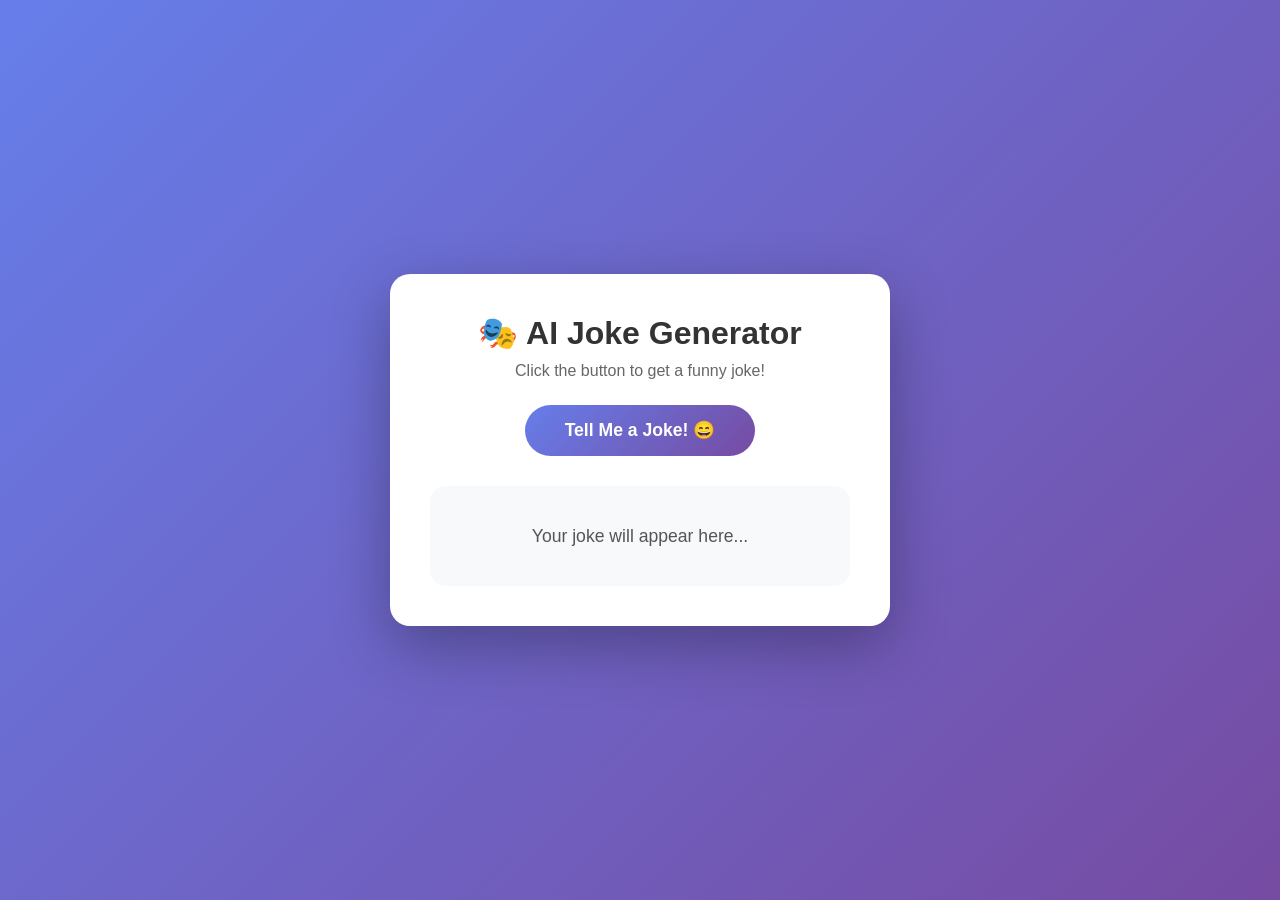
==== mini/index.html @ 256cea94 "Update AI Content Generator with Gemini 2.5 Flash, .env setup and markdown formatting" ====
<!DOCTYPE html>
<html lang="en">
<head>
    <meta charset="UTF-8">
    <meta name="viewport" content="width=device-width, initial-scale=1.0">
    <title>AI Joke Generator</title>
    <link rel="stylesheet" href="style.css">
</head>
<body>
    <!-- Main Container -->
    <div class="container">
        <!-- Page Title -->
        <h1>🎭 AI Joke Generator</h1>
        <p class="subtitle">Click the button to get a funny joke!</p>
        
        <!-- Joke Button - Click karke joke fetch hogi -->
        <button id="jokeBtn">Tell Me a Joke! 😄</button>
        
        <!-- Joke Display Area - Yahan joke dikhegi -->
        <div id="jokeDisplay" class="joke-display">
            <p>Your joke will appear here...</p>
        </div>
    </div>
    
    <!-- JavaScript File Link -->
    <script src="script.js"></script>
</body>
</html>
---- mini/style.css ----
* {
    margin: 0;
    padding: 0;
    box-sizing: border-box;
}

body {
    font-family: 'Segoe UI', Tahoma, Geneva, Verdana, sans-serif;
    min-height: 100vh;
    background: linear-gradient(135deg, #667eea 0%, #764ba2 100%);
    display: flex;
    justify-content: center;
    align-items: center;
    padding: 20px;
}

.container {
    background: white;
    border-radius: 20px;
    padding: 40px;
    max-width: 500px;
    width: 100%;
    box-shadow: 0 20px 60px rgba(0, 0, 0, 0.3);
    text-align: center;
}

h1 {
    color: #333;
    margin-bottom: 10px;
    font-size: 2rem;
}

.subtitle {
    color: #666;
    margin-bottom: 25px;
}

.category-section {
    margin-bottom: 25px;
}

.category-section label {
    display: block;
    margin-bottom: 8px;
    color: #555;
    font-weight: 500;
}

#category {
    padding: 10px 20px;
    font-size: 1rem;
    border: 2px solid #ddd;
    border-radius: 8px;
    cursor: pointer;
    background: white;
    transition: border-color 0.3s;
}

#category:focus {
    outline: none;
    border-color: #667eea;
}

#jokeBtn {
    background: linear-gradient(135deg, #667eea 0%, #764ba2 100%);
    color: white;
    border: none;
    padding: 15px 40px;
    font-size: 1.1rem;
    border-radius: 50px;
    cursor: pointer;
    transition: transform 0.3s, box-shadow 0.3s;
    font-weight: 600;
}

#jokeBtn:hover {
    transform: translateY(-3px);
    box-shadow: 0 10px 30px rgba(102, 126, 234, 0.4);
}

#jokeBtn:disabled {
    opacity: 0.7;
    cursor: not-allowed;
    transform: none;
}

.joke-display {
    margin-top: 30px;
    padding: 25px;
    background: #f8f9fa;
    border-radius: 15px;
    min-height: 100px;
    display: flex;
    align-items: center;
    justify-content: center;
}

.joke-display p {
    color: #555;
    font-size: 1.1rem;
    line-height: 1.6;
}

.joke-text {
    color: #333 !important;
    font-weight: 500;
    animation: fadeIn 0.5s ease-in;
}

.loading {
    color: #667eea !important;
    animation: pulse 1s infinite;
}

.error {
    color: #e74c3c !important;
}

@keyframes fadeIn {
    from {
        opacity: 0;
        transform: translateY(10px);
    }
    to {
        opacity: 1;
        transform: translateY(0);
    }
}

@keyframes pulse {
    0%, 100% {
        opacity: 1;
    }
    50% {
        opacity: 0.5;
    }
}
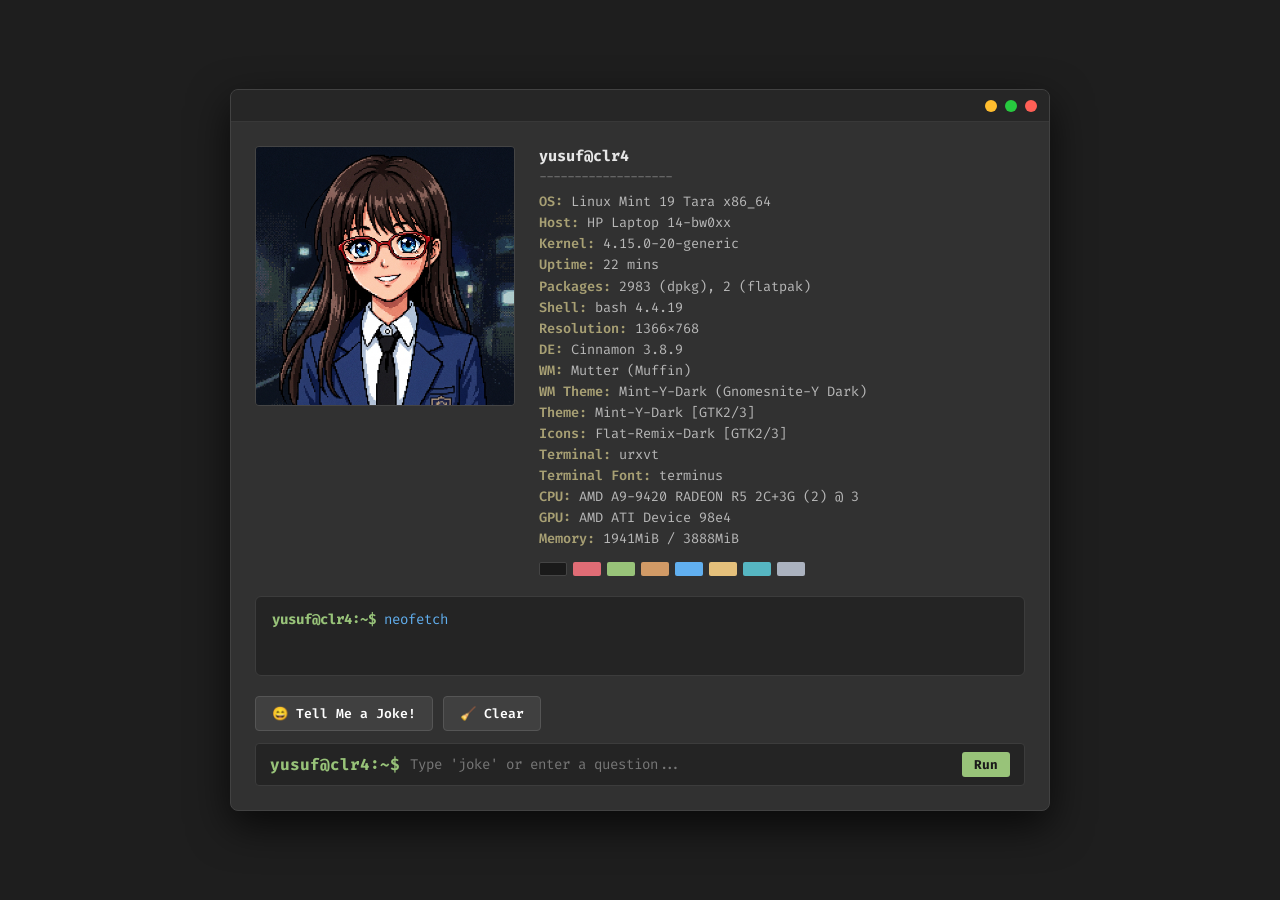
==== commit 50b0a8a7: "feat: Add Linux Rice AI Terminal UI and update Gemini API key" ====
--- a/mini/index.html
+++ b/mini/index.html
@@ -3,26 +3,104 @@
 <head>
     <meta charset="UTF-8">
     <meta name="viewport" content="width=device-width, initial-scale=1.0">
-    <title>AI Joke Generator</title>
+    <title>yusuf@clr4: ~</title>
+    <!-- Terminal Font -->
+    <link rel="preconnect" href="https://fonts.googleapis.com">
+    <link rel="preconnect" href="https://fonts.gstatic.com" crossorigin>
+    <link href="https://fonts.googleapis.com/css2?family=Fira+Code:wght@400;500;600;700&display=swap" rel="stylesheet">
     <link rel="stylesheet" href="style.css">
 </head>
 <body>
-    <!-- Main Container -->
-    <div class="container">
-        <!-- Page Title -->
-        <h1>🎭 AI Joke Generator</h1>
-        <p class="subtitle">Click the button to get a funny joke!</p>
+
+    <!-- Main Outer Terminal Window -->
+    <div class="terminal-container">
         
-        <!-- Joke Button - Click karke joke fetch hogi -->
-        <button id="jokeBtn">Tell Me a Joke! 😄</button>
-        
-        <!-- Joke Display Area - Yahan joke dikhegi -->
-        <div id="jokeDisplay" class="joke-display">
-            <p>Your joke will appear here...</p>
+        <!-- Terminal Title Bar -->
+        <div class="title-bar">
+            <div class="window-title"></div>
+            <div class="window-controls">
+                <span class="dot yellow"></span>
+                <span class="dot green"></span>
+                <span class="dot red"></span>
+            </div>
+        </div>
+
+        <!-- Terminal Main Workspace -->
+        <div class="terminal-content">
+            
+            <!-- Neofetch Display Grid -->
+            <div class="neofetch-wrapper">
+                
+                <!-- Left Column: Anime Avatar -->
+                <div class="avatar-box">
+                    <img src="avatar.png" alt="yusuf anime avatar" class="avatar-image">
+                </div>
+
+                <!-- Right Column: Neofetch System Information -->
+                <div class="info-box">
+                    <div class="user-title">yusuf@clr4</div>
+                    <div class="dash-line">-------------------</div>
+
+                    <div class="specs-list">
+                        <div class="row"><span class="label">OS:</span> <span class="val">Linux Mint 19 Tara x86_64</span></div>
+                        <div class="row"><span class="label">Host:</span> <span class="val">HP Laptop 14-bw0xx</span></div>
+                        <div class="row"><span class="label">Kernel:</span> <span class="val">4.15.0-20-generic</span></div>
+                        <div class="row"><span class="label">Uptime:</span> <span class="val">22 mins</span></div>
+                        <div class="row"><span class="label">Packages:</span> <span class="val">2983 (dpkg), 2 (flatpak)</span></div>
+                        <div class="row"><span class="label">Shell:</span> <span class="val">bash 4.4.19</span></div>
+                        <div class="row"><span class="label">Resolution:</span> <span class="val">1366x768</span></div>
+                        <div class="row"><span class="label">DE:</span> <span class="val">Cinnamon 3.8.9</span></div>
+                        <div class="row"><span class="label">WM:</span> <span class="val">Mutter (Muffin)</span></div>
+                        <div class="row"><span class="label">WM Theme:</span> <span class="val">Mint-Y-Dark (Gnomesnite-Y Dark)</span></div>
+                        <div class="row"><span class="label">Theme:</span> <span class="val">Mint-Y-Dark [GTK2/3]</span></div>
+                        <div class="row"><span class="label">Icons:</span> <span class="val">Flat-Remix-Dark [GTK2/3]</span></div>
+                        <div class="row"><span class="label">Terminal:</span> <span class="val">urxvt</span></div>
+                        <div class="row"><span class="label">Terminal Font:</span> <span class="val">terminus</span></div>
+                        <div class="row"><span class="label">CPU:</span> <span class="val">AMD A9-9420 RADEON R5 2C+3G (2) @ 3</span></div>
+                        <div class="row"><span class="label">GPU:</span> <span class="val">AMD ATI Device 98e4</span></div>
+                        <div class="row"><span class="label">Memory:</span> <span class="val">1941MiB / 3888MiB</span></div>
+                    </div>
+
+                    <!-- Color Swatches Bar -->
+                    <div class="color-swatches">
+                        <span class="swatch s-black"></span>
+                        <span class="swatch s-pink"></span>
+                        <span class="swatch s-green"></span>
+                        <span class="swatch s-yellow"></span>
+                        <span class="swatch s-blue"></span>
+                        <span class="swatch s-orange"></span>
+                        <span class="swatch s-cyan"></span>
+                        <span class="swatch s-white"></span>
+                    </div>
+                </div>
+
+            </div>
+
+            <!-- Terminal Output Log -->
+            <div id="jokeDisplay" class="terminal-log">
+                <div class="log-entry">
+                    <span class="prompt-text">yusuf@clr4:~$</span> <span class="cmd-text">neofetch</span>
+                </div>
+            </div>
+
+            <!-- Action Bar Buttons & Command Line Input -->
+            <div class="terminal-controls">
+                <div class="action-buttons">
+                    <button id="jokeBtn" class="term-btn">😄 Tell Me a Joke!</button>
+                    <button id="clearBtn" class="term-btn">🧹 Clear</button>
+                </div>
+
+                <form id="cliForm" class="cli-row">
+                    <span class="prompt-text">yusuf@clr4:~$</span>
+                    <input type="text" id="cliInput" placeholder="Type 'joke' or enter a question..." autocomplete="off">
+                    <button type="submit" class="run-btn">Run</button>
+                </form>
+            </div>
+
         </div>
     </div>
-    
-    <!-- JavaScript File Link -->
+
+    <script src="config.js"></script>
     <script src="script.js"></script>
 </body>
 </html>
--- a/mini/style.css
+++ b/mini/style.css
@@ -1,3 +1,7 @@
+/* ============================================
+   Exact Linux Neofetch Terminal Theme
+   ============================================ */
+
 * {
     margin: 0;
     padding: 0;
@@ -5,133 +9,267 @@
 }
 
 body {
-    font-family: 'Segoe UI', Tahoma, Geneva, Verdana, sans-serif;
+    background-color: #1e1e1e;
+    color: #c0c0c0;
+    font-family: 'Fira Code', 'Courier New', Courier, monospace;
     min-height: 100vh;
-    background: linear-gradient(135deg, #667eea 0%, #764ba2 100%);
     display: flex;
     justify-content: center;
     align-items: center;
     padding: 20px;
 }
 
-.container {
-    background: white;
-    border-radius: 20px;
-    padding: 40px;
-    max-width: 500px;
+/* Outer Window Frame */
+.terminal-container {
     width: 100%;
-    box-shadow: 0 20px 60px rgba(0, 0, 0, 0.3);
-    text-align: center;
-}
-
-h1 {
-    color: #333;
-    margin-bottom: 10px;
-    font-size: 2rem;
-}
-
-.subtitle {
-    color: #666;
-    margin-bottom: 25px;
-}
-
-.category-section {
-    margin-bottom: 25px;
-}
-
-.category-section label {
+    max-width: 820px;
+    background-color: #313131;
+    border-radius: 8px;
+    box-shadow: 0 15px 40px rgba(0, 0, 0, 0.7);
+    border: 1px solid #424242;
+    overflow: hidden;
+}
+
+/* Title Bar */
+.title-bar {
+    height: 32px;
+    background-color: #262626;
+    display: flex;
+    align-items: center;
+    justify-content: space-between;
+    padding: 0 12px;
+    border-bottom: 1px solid #383838;
+}
+
+.window-title {
+    font-size: 0.8rem;
+    color: #888888;
+}
+
+.window-controls {
+    display: flex;
+    gap: 8px;
+}
+
+.dot {
+    width: 12px;
+    height: 12px;
+    border-radius: 50%;
+    display: inline-block;
+}
+
+.dot.yellow { background-color: #ffbd2e; }
+.dot.green  { background-color: #27c93f; }
+.dot.red    { background-color: #ff5f56; }
+
+/* Main Content Area */
+.terminal-content {
+    padding: 24px;
+    display: flex;
+    flex-direction: column;
+    gap: 20px;
+}
+
+/* Neofetch Grid */
+.neofetch-wrapper {
+    display: flex;
+    gap: 24px;
+    align-items: flex-start;
+}
+
+@media (max-width: 680px) {
+    .neofetch-wrapper {
+        flex-direction: column;
+        align-items: center;
+    }
+}
+
+/* Avatar Container */
+.avatar-box {
+    width: 260px;
+    height: 260px;
+    flex-shrink: 0;
+    border-radius: 4px;
+    overflow: hidden;
+    background-color: #222222;
+    border: 1px solid #444444;
+}
+
+.avatar-image {
+    width: 100%;
+    height: 100%;
+    object-fit: cover;
     display: block;
-    margin-bottom: 8px;
-    color: #555;
-    font-weight: 500;
-}
-
-#category {
-    padding: 10px 20px;
-    font-size: 1rem;
-    border: 2px solid #ddd;
-    border-radius: 8px;
+}
+
+/* Info Specs Container */
+.info-box {
+    flex: 1;
+    font-size: 0.85rem;
+    line-height: 1.4;
+}
+
+.user-title {
+    color: #e6e6e6;
+    font-weight: 700;
+    font-size: 0.95rem;
+}
+
+.dash-line {
+    color: #777777;
+    margin-bottom: 6px;
+    letter-spacing: -1px;
+}
+
+.specs-list {
+    display: flex;
+    flex-direction: column;
+    gap: 2px;
+}
+
+.specs-list .row {
+    white-space: nowrap;
+    overflow: hidden;
+    text-overflow: ellipsis;
+}
+
+.specs-list .label {
+    color: #a8a074;
+    font-weight: 600;
+}
+
+.specs-list .val {
+    color: #b8b8b8;
+}
+
+/* Color Swatches Palette */
+.color-swatches {
+    display: flex;
+    gap: 6px;
+    margin-top: 14px;
+}
+
+.swatch {
+    width: 28px;
+    height: 14px;
+    border-radius: 2px;
+    display: inline-block;
+}
+
+.s-black  { background-color: #1a1a1a; border: 1px solid #444; }
+.s-pink   { background-color: #e06c75; }
+.s-green  { background-color: #98c379; }
+.s-yellow { background-color: #d19a66; }
+.s-blue   { background-color: #61afef; }
+.s-orange { background-color: #e5c07b; }
+.s-cyan   { background-color: #56b6c2; }
+.s-white  { background-color: #abb2bf; }
+
+/* Output Terminal Log */
+.terminal-log {
+    background-color: #242424;
+    border: 1px solid #3c3c3c;
+    border-radius: 6px;
+    padding: 12px 16px;
+    min-height: 80px;
+    max-height: 220px;
+    overflow-y: auto;
+    font-size: 0.88rem;
+    line-height: 1.5;
+}
+
+.prompt-text {
+    color: #98c379;
+    font-weight: 700;
+}
+
+.cmd-text {
+    color: #61afef;
+}
+
+.response-text {
+    color: #ffffff;
+    margin-top: 6px;
+    padding-left: 8px;
+    border-left: 2px solid #61afef;
+}
+
+.loading-text {
+    color: #e5c07b;
+    margin-top: 4px;
+}
+
+.error-text {
+    color: #e06c75;
+    margin-top: 4px;
+}
+
+/* Terminal Controls & Input */
+.terminal-controls {
+    display: flex;
+    flex-direction: column;
+    gap: 12px;
+}
+
+.action-buttons {
+    display: flex;
+    gap: 10px;
+    flex-wrap: wrap;
+}
+
+.term-btn {
+    background-color: #404040;
+    color: #ffffff;
+    border: 1px solid #555555;
+    padding: 8px 16px;
+    border-radius: 4px;
+    font-family: inherit;
+    font-size: 0.82rem;
+    font-weight: 600;
     cursor: pointer;
-    background: white;
-    transition: border-color 0.3s;
-}
-
-#category:focus {
+    transition: background-color 0.2s;
+}
+
+.term-btn:hover {
+    background-color: #525252;
+}
+
+.cli-row {
+    display: flex;
+    align-items: center;
+    gap: 10px;
+    background-color: #242424;
+    padding: 8px 14px;
+    border-radius: 4px;
+    border: 1px solid #3c3c3c;
+}
+
+#cliInput {
+    flex: 1;
+    background: transparent;
+    border: none;
     outline: none;
-    border-color: #667eea;
-}
-
-#jokeBtn {
-    background: linear-gradient(135deg, #667eea 0%, #764ba2 100%);
-    color: white;
+    color: #ffffff;
+    font-family: inherit;
+    font-size: 0.88rem;
+}
+
+#cliInput::placeholder {
+    color: #777777;
+}
+
+.run-btn {
+    background-color: #98c379;
+    color: #1a1a1a;
     border: none;
-    padding: 15px 40px;
-    font-size: 1.1rem;
-    border-radius: 50px;
+    padding: 4px 12px;
+    border-radius: 3px;
+    font-family: inherit;
+    font-weight: 700;
+    font-size: 0.8rem;
     cursor: pointer;
-    transition: transform 0.3s, box-shadow 0.3s;
-    font-weight: 600;
-}
-
-#jokeBtn:hover {
-    transform: translateY(-3px);
-    box-shadow: 0 10px 30px rgba(102, 126, 234, 0.4);
-}
-
-#jokeBtn:disabled {
-    opacity: 0.7;
-    cursor: not-allowed;
-    transform: none;
-}
-
-.joke-display {
-    margin-top: 30px;
-    padding: 25px;
-    background: #f8f9fa;
-    border-radius: 15px;
-    min-height: 100px;
-    display: flex;
-    align-items: center;
-    justify-content: center;
-}
-
-.joke-display p {
-    color: #555;
-    font-size: 1.1rem;
-    line-height: 1.6;
-}
-
-.joke-text {
-    color: #333 !important;
-    font-weight: 500;
-    animation: fadeIn 0.5s ease-in;
-}
-
-.loading {
-    color: #667eea !important;
-    animation: pulse 1s infinite;
-}
-
-.error {
-    color: #e74c3c !important;
-}
-
-@keyframes fadeIn {
-    from {
-        opacity: 0;
-        transform: translateY(10px);
-    }
-    to {
-        opacity: 1;
-        transform: translateY(0);
-    }
-}
-
-@keyframes pulse {
-    0%, 100% {
-        opacity: 1;
-    }
-    50% {
-        opacity: 0.5;
-    }
+}
+
+.run-btn:hover {
+    background-color: #b0e08f;
 }
